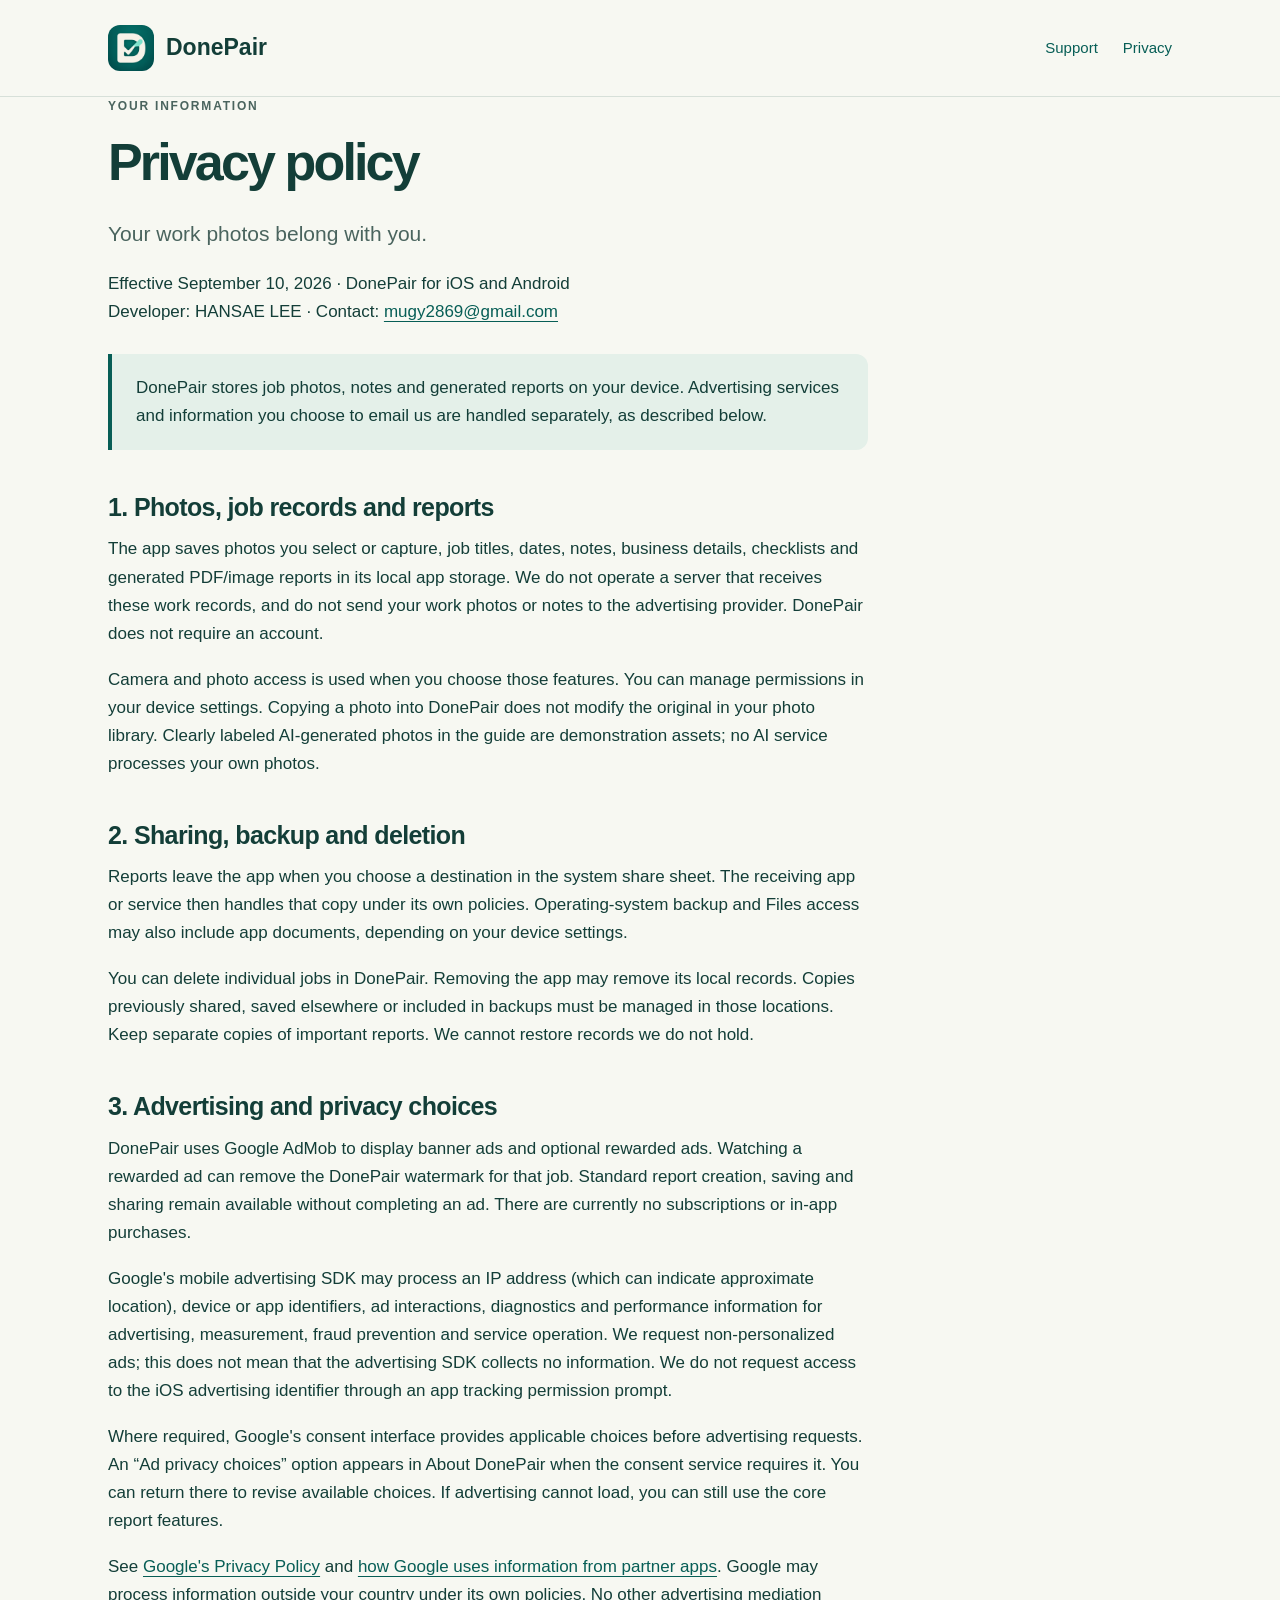
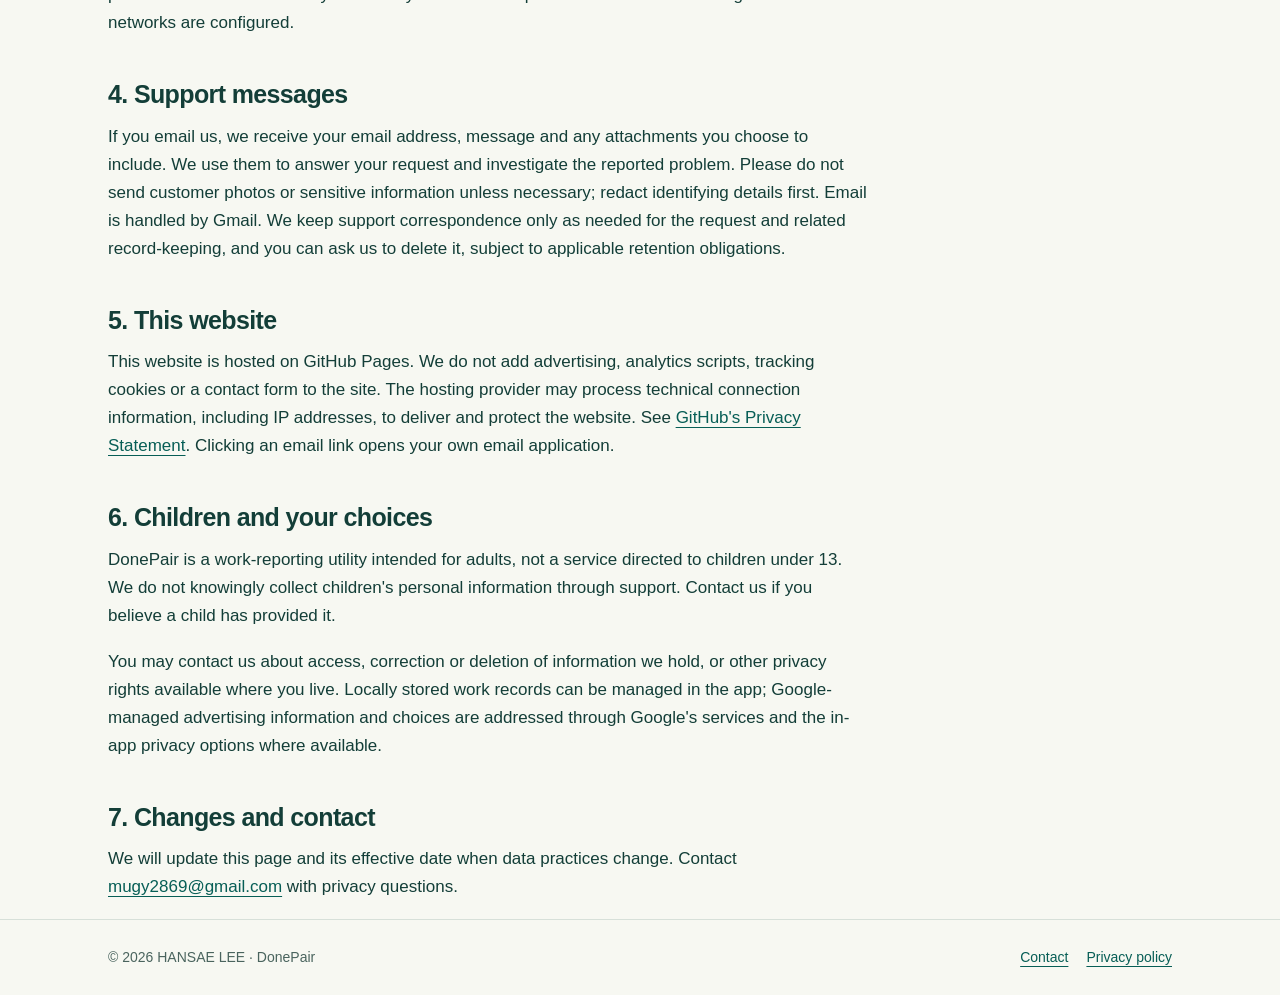
==== privacy.html @ 2368e4f6 "Publish DonePair product, support and privacy pages" ====
<!doctype html>
<html lang="en"><head><meta charset="utf-8"><meta name="viewport" content="width=device-width, initial-scale=1"><meta name="description" content="How DonePair handles local work records, advertising, sharing and support messages."><meta name="theme-color" content="#075e56"><title>Privacy policy · DonePair</title><link rel="icon" href="./app-icon.png"><link rel="stylesheet" href="./style.css"></head><body><header><nav class="wrap" aria-label="Main navigation"><a class="brand" href="./"><img src="./app-icon.png" alt="" width="46" height="46">DonePair</a><div class="links"><a href="./support.html">Support</a><a href="./privacy.html">Privacy</a></div></nav></header><main class="wrap"><article class="legal"><div class="eyebrow">Your information</div><h1>Privacy policy</h1><p class="lead">Your work photos belong with you.</p><p>Effective September 10, 2026 · DonePair for iOS and Android<br>Developer: HANSAE LEE · Contact: <a href="mailto:mugy2869@gmail.com">mugy2869@gmail.com</a></p><div class="notice">DonePair stores job photos, notes and generated reports on your device. Advertising services and information you choose to email us are handled separately, as described below.</div><h2>1. Photos, job records and reports</h2><p>The app saves photos you select or capture, job titles, dates, notes, business details, checklists and generated PDF/image reports in its local app storage. We do not operate a server that receives these work records, and do not send your work photos or notes to the advertising provider. DonePair does not require an account.</p><p>Camera and photo access is used when you choose those features. You can manage permissions in your device settings. Copying a photo into DonePair does not modify the original in your photo library. Clearly labeled AI-generated photos in the guide are demonstration assets; no AI service processes your own photos.</p><h2>2. Sharing, backup and deletion</h2><p>Reports leave the app when you choose a destination in the system share sheet. The receiving app or service then handles that copy under its own policies. Operating-system backup and Files access may also include app documents, depending on your device settings.</p><p>You can delete individual jobs in DonePair. Removing the app may remove its local records. Copies previously shared, saved elsewhere or included in backups must be managed in those locations. Keep separate copies of important reports. We cannot restore records we do not hold.</p><h2>3. Advertising and privacy choices</h2><p>DonePair uses Google AdMob to display banner ads and optional rewarded ads. Watching a rewarded ad can remove the DonePair watermark for that job. Standard report creation, saving and sharing remain available without completing an ad. There are currently no subscriptions or in-app purchases.</p><p>Google's mobile advertising SDK may process an IP address (which can indicate approximate location), device or app identifiers, ad interactions, diagnostics and performance information for advertising, measurement, fraud prevention and service operation. We request non-personalized ads; this does not mean that the advertising SDK collects no information. We do not request access to the iOS advertising identifier through an app tracking permission prompt.</p><p>Where required, Google's consent interface provides applicable choices before advertising requests. An “Ad privacy choices” option appears in About DonePair when the consent service requires it. You can return there to revise available choices. If advertising cannot load, you can still use the core report features.</p><p>See <a href="https://policies.google.com/privacy">Google's Privacy Policy</a> and <a href="https://policies.google.com/technologies/partner-sites">how Google uses information from partner apps</a>. Google may process information outside your country under its own policies. No other advertising mediation networks are configured.</p><h2>4. Support messages</h2><p>If you email us, we receive your email address, message and any attachments you choose to include. We use them to answer your request and investigate the reported problem. Please do not send customer photos or sensitive information unless necessary; redact identifying details first. Email is handled by Gmail. We keep support correspondence only as needed for the request and related record-keeping, and you can ask us to delete it, subject to applicable retention obligations.</p><h2>5. This website</h2><p>This website is hosted on GitHub Pages. We do not add advertising, analytics scripts, tracking cookies or a contact form to the site. The hosting provider may process technical connection information, including IP addresses, to deliver and protect the website. See <a href="https://docs.github.com/en/site-policy/privacy-policies/github-general-privacy-statement">GitHub's Privacy Statement</a>. Clicking an email link opens your own email application.</p><h2>6. Children and your choices</h2><p>DonePair is a work-reporting utility intended for adults, not a service directed to children under 13. We do not knowingly collect children's personal information through support. Contact us if you believe a child has provided it.</p><p>You may contact us about access, correction or deletion of information we hold, or other privacy rights available where you live. Locally stored work records can be managed in the app; Google-managed advertising information and choices are addressed through Google's services and the in-app privacy options where available.</p><h2>7. Changes and contact</h2><p>We will update this page and its effective date when data practices change. Contact <a href="mailto:mugy2869@gmail.com">mugy2869@gmail.com</a> with privacy questions.</p></article></main><footer><div class="wrap"><span>© 2026 HANSAE LEE · DonePair</span><span><a href="mailto:mugy2869@gmail.com">Contact</a><a href="./privacy.html">Privacy policy</a></span></div></footer></body></html>
---- style.css ----
:root{--ink:#133e38;--muted:#4a645e;--paper:#f7f8f2;--line:#d7e0d9;--teal:#075e56;--mint:#8bdfcd}*{box-sizing:border-box}body{margin:0;background:var(--paper);color:var(--ink);font:17px/1.65 -apple-system,BlinkMacSystemFont,"Segoe UI",sans-serif}a{color:var(--teal);text-underline-offset:4px}a:focus-visible{outline:3px solid var(--teal);outline-offset:6px;border-radius:3px}.wrap{max-width:1120px;margin:auto;padding:0 28px}header{padding:25px 0;border-bottom:1px solid var(--line)}nav{display:flex;align-items:center;justify-content:space-between;gap:24px}.brand{display:flex;align-items:center;gap:12px;font-size:23px;font-weight:760;text-decoration:none;color:var(--ink)}.brand img{width:46px;height:46px;border-radius:12px}nav .links{display:flex;gap:25px;flex-wrap:wrap}nav .links a{font-size:15px;text-decoration:none;padding:10px 0}main{padding:72px 0 90px}.eyebrow{text-transform:uppercase;letter-spacing:.15em;font-size:12px;font-weight:700;color:var(--muted);margin-bottom:18px}h1{font-size:clamp(38px,5.8vw,72px);line-height:1.05;letter-spacing:-.055em;max-width:820px;margin:0 0 28px}h2{font-size:25px;line-height:1.25;letter-spacing:-.025em;margin:42px 0 12px}p{margin:0 0 18px}.lead{font-size:21px;max-width:660px;color:var(--muted)}.pill{display:inline-block;background:var(--teal);color:white;padding:12px 22px;border-radius:100px;text-decoration:none;font-weight:650}.status{font-size:14px;color:var(--muted);margin-top:20px}.hero{display:grid;grid-template-columns:1.3fr 1fr;gap:60px;align-items:center}.hero h1{font-size:clamp(42px,5vw,68px)}.proof{border:1px solid var(--line);background:#fff;border-radius:24px;padding:14px}.proof img{display:block;width:100%;border-radius:12px;max-height:560px;object-fit:contain}.caption{font-size:12px;color:var(--muted);padding:12px 7px 0;margin:0}.steps{margin-top:78px;border-top:1px solid var(--line)}.step{display:grid;grid-template-columns:60px 1fr 1.3fr;gap:25px;padding:28px 0;border-bottom:1px solid var(--line)}.step b{font-size:22px}.step h2{margin:0;font-size:23px}.step p{margin:0;color:var(--muted)}.legal{max-width:760px}.legal h1{font-size:52px}.legal li{margin-bottom:9px}.notice{background:#e4f0e9;border-left:4px solid var(--teal);padding:20px 24px;margin:28px 0;border-radius:0 12px 12px 0}.faq{max-width:760px}.faq details{border-bottom:1px solid var(--line);padding:20px 0}.faq summary{font-size:20px;font-weight:650;cursor:pointer;padding:6px 0}.faq details p{padding-top:16px;color:var(--muted)}footer{border-top:1px solid var(--line);padding:26px 0;color:var(--muted);font-size:14px}footer .wrap{display:flex;justify-content:space-between;gap:20px;flex-wrap:wrap}footer a{margin-left:18px}@media(max-width:700px){.wrap{padding:0 22px}header{padding:18px 0}nav{align-items:flex-start}.brand{font-size:20px}.brand img{width:38px;height:38px}.links{gap:12px!important}nav .links a{font-size:14px}.hero{grid-template-columns:1fr;gap:34px}main{padding:46px 0 60px}.lead{font-size:19px}.proof{max-width:400px}.step{grid-template-columns:35px 1fr;gap:15px}.step p{grid-column:2}.legal h1{font-size:40px}.steps{margin-top:48px}footer a{margin:0 18px 0 0}}
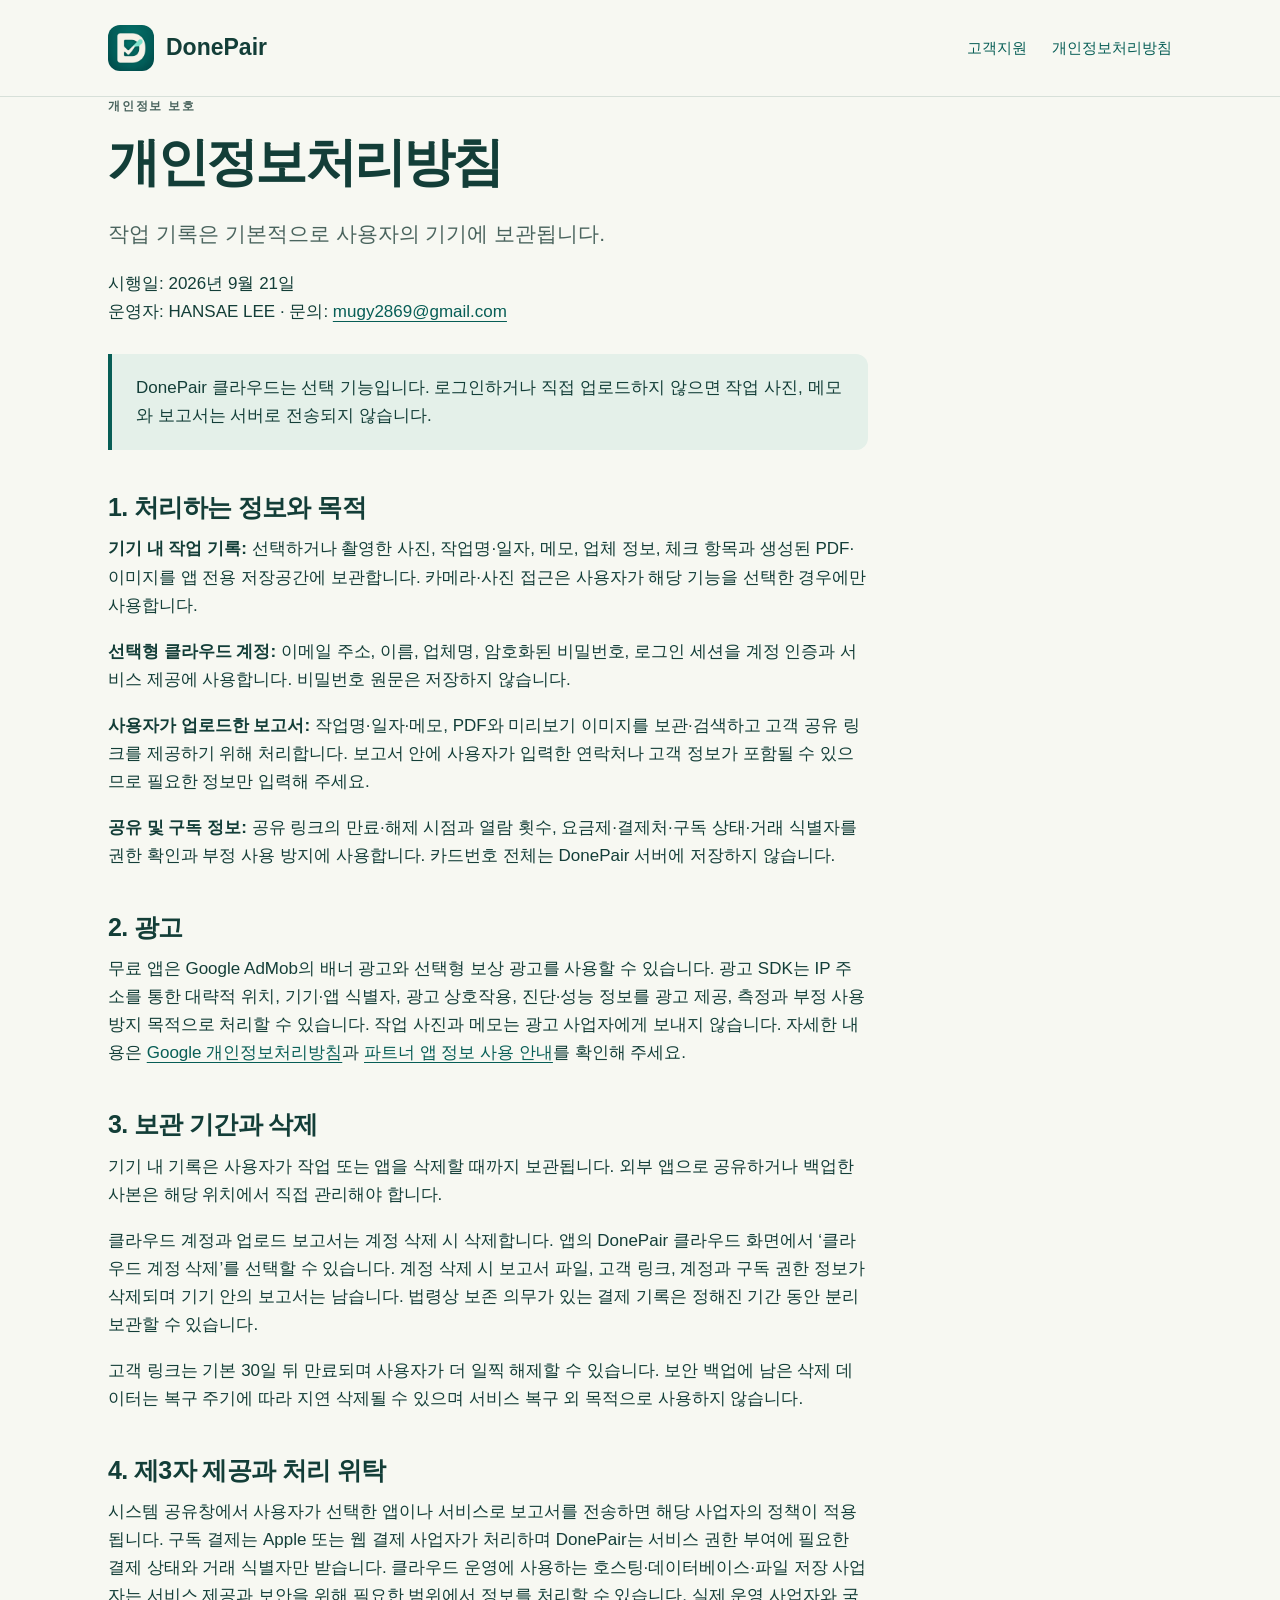
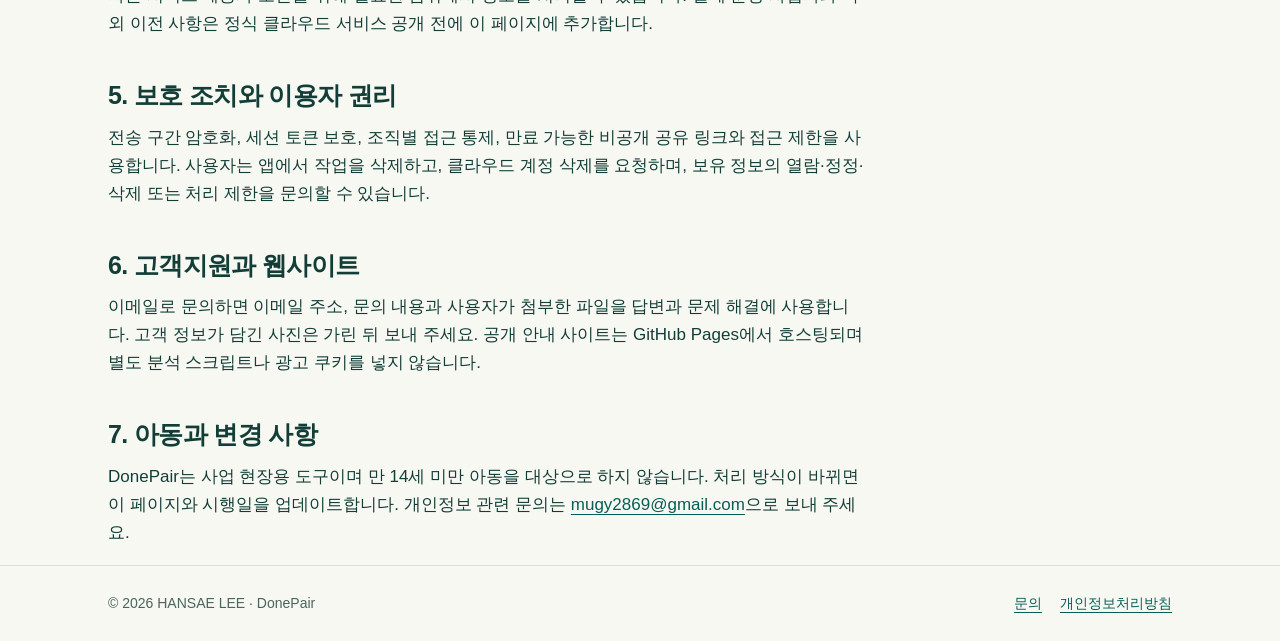
==== commit 04eae08f: "Update privacy and support for optional cloud accounts" ====
--- a/privacy.html
+++ b/privacy.html
@@ -1,3 +1,13 @@
 <!doctype html>
-<html lang="en"><head><meta charset="utf-8"><meta name="viewport" content="width=device-width, initial-scale=1"><meta name="description" content="How DonePair handles local work records, advertising, sharing and support messages."><meta name="theme-color" content="#075e56"><title>Privacy policy · DonePair</title><link rel="icon" href="./app-icon.png"><link rel="stylesheet" href="./style.css"></head><body><header><nav class="wrap" aria-label="Main navigation"><a class="brand" href="./"><img src="./app-icon.png" alt="" width="46" height="46">DonePair</a><div class="links"><a href="./support.html">Support</a><a href="./privacy.html">Privacy</a></div></nav></header><main class="wrap"><article class="legal"><div class="eyebrow">Your information</div><h1>Privacy policy</h1><p class="lead">Your work photos belong with you.</p><p>Effective September 10, 2026 · DonePair for iOS and Android<br>Developer: HANSAE LEE · Contact: <a href="mailto:mugy2869@gmail.com">mugy2869@gmail.com</a></p><div class="notice">DonePair stores job photos, notes and generated reports on your device. Advertising services and information you choose to email us are handled separately, as described below.</div><h2>1. Photos, job records and reports</h2><p>The app saves photos you select or capture, job titles, dates, notes, business details, checklists and generated PDF/image reports in its local app storage. We do not operate a server that receives these work records, and do not send your work photos or notes to the advertising provider. DonePair does not require an account.</p><p>Camera and photo access is used when you choose those features. You can manage permissions in your device settings. Copying a photo into DonePair does not modify the original in your photo library. Clearly labeled AI-generated photos in the guide are demonstration assets; no AI service processes your own photos.</p><h2>2. Sharing, backup and deletion</h2><p>Reports leave the app when you choose a destination in the system share sheet. The receiving app or service then handles that copy under its own policies. Operating-system backup and Files access may also include app documents, depending on your device settings.</p><p>You can delete individual jobs in DonePair. Removing the app may remove its local records. Copies previously shared, saved elsewhere or included in backups must be managed in those locations. Keep separate copies of important reports. We cannot restore records we do not hold.</p><h2>3. Advertising and privacy choices</h2><p>DonePair uses Google AdMob to display banner ads and optional rewarded ads. Watching a rewarded ad can remove the DonePair watermark for that job. Standard report creation, saving and sharing remain available without completing an ad. There are currently no subscriptions or in-app purchases.</p><p>Google's mobile advertising SDK may process an IP address (which can indicate approximate location), device or app identifiers, ad interactions, diagnostics and performance information for advertising, measurement, fraud prevention and service operation. We request non-personalized ads; this does not mean that the advertising SDK collects no information. We do not request access to the iOS advertising identifier through an app tracking permission prompt.</p><p>Where required, Google's consent interface provides applicable choices before advertising requests. An “Ad privacy choices” option appears in About DonePair when the consent service requires it. You can return there to revise available choices. If advertising cannot load, you can still use the core report features.</p><p>See <a href="https://policies.google.com/privacy">Google's Privacy Policy</a> and <a href="https://policies.google.com/technologies/partner-sites">how Google uses information from partner apps</a>. Google may process information outside your country under its own policies. No other advertising mediation networks are configured.</p><h2>4. Support messages</h2><p>If you email us, we receive your email address, message and any attachments you choose to include. We use them to answer your request and investigate the reported problem. Please do not send customer photos or sensitive information unless necessary; redact identifying details first. Email is handled by Gmail. We keep support correspondence only as needed for the request and related record-keeping, and you can ask us to delete it, subject to applicable retention obligations.</p><h2>5. This website</h2><p>This website is hosted on GitHub Pages. We do not add advertising, analytics scripts, tracking cookies or a contact form to the site. The hosting provider may process technical connection information, including IP addresses, to deliver and protect the website. See <a href="https://docs.github.com/en/site-policy/privacy-policies/github-general-privacy-statement">GitHub's Privacy Statement</a>. Clicking an email link opens your own email application.</p><h2>6. Children and your choices</h2><p>DonePair is a work-reporting utility intended for adults, not a service directed to children under 13. We do not knowingly collect children's personal information through support. Contact us if you believe a child has provided it.</p><p>You may contact us about access, correction or deletion of information we hold, or other privacy rights available where you live. Locally stored work records can be managed in the app; Google-managed advertising information and choices are addressed through Google's services and the in-app privacy options where available.</p><h2>7. Changes and contact</h2><p>We will update this page and its effective date when data practices change. Contact <a href="mailto:mugy2869@gmail.com">mugy2869@gmail.com</a> with privacy questions.</p></article></main><footer><div class="wrap"><span>© 2026 HANSAE LEE · DonePair</span><span><a href="mailto:mugy2869@gmail.com">Contact</a><a href="./privacy.html">Privacy policy</a></span></div></footer></body></html>
-
+<html lang="ko"><head><meta charset="utf-8"><meta name="viewport" content="width=device-width,initial-scale=1"><meta name="description" content="DonePair 개인정보처리방침"><meta name="theme-color" content="#075e56"><title>개인정보처리방침 · DonePair</title><link rel="icon" href="./app-icon.png"><link rel="stylesheet" href="./style.css"></head><body>
+<header><nav class="wrap" aria-label="주요 메뉴"><a class="brand" href="./"><img src="./app-icon.png" alt="" width="46" height="46">DonePair</a><div class="links"><a href="./support.html">고객지원</a><a href="./privacy.html">개인정보처리방침</a></div></nav></header>
+<main class="wrap"><article class="legal"><div class="eyebrow">개인정보 보호</div><h1>개인정보처리방침</h1><p class="lead">작업 기록은 기본적으로 사용자의 기기에 보관됩니다.</p><p>시행일: 2026년 9월 21일<br>운영자: HANSAE LEE · 문의: <a href="mailto:mugy2869@gmail.com">mugy2869@gmail.com</a></p>
+<div class="notice">DonePair 클라우드는 선택 기능입니다. 로그인하거나 직접 업로드하지 않으면 작업 사진, 메모와 보고서는 서버로 전송되지 않습니다.</div>
+<h2>1. 처리하는 정보와 목적</h2><p><strong>기기 내 작업 기록:</strong> 선택하거나 촬영한 사진, 작업명·일자, 메모, 업체 정보, 체크 항목과 생성된 PDF·이미지를 앱 전용 저장공간에 보관합니다. 카메라·사진 접근은 사용자가 해당 기능을 선택한 경우에만 사용합니다.</p><p><strong>선택형 클라우드 계정:</strong> 이메일 주소, 이름, 업체명, 암호화된 비밀번호, 로그인 세션을 계정 인증과 서비스 제공에 사용합니다. 비밀번호 원문은 저장하지 않습니다.</p><p><strong>사용자가 업로드한 보고서:</strong> 작업명·일자·메모, PDF와 미리보기 이미지를 보관·검색하고 고객 공유 링크를 제공하기 위해 처리합니다. 보고서 안에 사용자가 입력한 연락처나 고객 정보가 포함될 수 있으므로 필요한 정보만 입력해 주세요.</p><p><strong>공유 및 구독 정보:</strong> 공유 링크의 만료·해제 시점과 열람 횟수, 요금제·결제처·구독 상태·거래 식별자를 권한 확인과 부정 사용 방지에 사용합니다. 카드번호 전체는 DonePair 서버에 저장하지 않습니다.</p>
+<h2>2. 광고</h2><p>무료 앱은 Google AdMob의 배너 광고와 선택형 보상 광고를 사용할 수 있습니다. 광고 SDK는 IP 주소를 통한 대략적 위치, 기기·앱 식별자, 광고 상호작용, 진단·성능 정보를 광고 제공, 측정과 부정 사용 방지 목적으로 처리할 수 있습니다. 작업 사진과 메모는 광고 사업자에게 보내지 않습니다. 자세한 내용은 <a href="https://policies.google.com/privacy">Google 개인정보처리방침</a>과 <a href="https://policies.google.com/technologies/partner-sites">파트너 앱 정보 사용 안내</a>를 확인해 주세요.</p>
+<h2>3. 보관 기간과 삭제</h2><p>기기 내 기록은 사용자가 작업 또는 앱을 삭제할 때까지 보관됩니다. 외부 앱으로 공유하거나 백업한 사본은 해당 위치에서 직접 관리해야 합니다.</p><p>클라우드 계정과 업로드 보고서는 계정 삭제 시 삭제합니다. 앱의 DonePair 클라우드 화면에서 ‘클라우드 계정 삭제’를 선택할 수 있습니다. 계정 삭제 시 보고서 파일, 고객 링크, 계정과 구독 권한 정보가 삭제되며 기기 안의 보고서는 남습니다. 법령상 보존 의무가 있는 결제 기록은 정해진 기간 동안 분리 보관할 수 있습니다.</p><p>고객 링크는 기본 30일 뒤 만료되며 사용자가 더 일찍 해제할 수 있습니다. 보안 백업에 남은 삭제 데이터는 복구 주기에 따라 지연 삭제될 수 있으며 서비스 복구 외 목적으로 사용하지 않습니다.</p>
+<h2>4. 제3자 제공과 처리 위탁</h2><p>시스템 공유창에서 사용자가 선택한 앱이나 서비스로 보고서를 전송하면 해당 사업자의 정책이 적용됩니다. 구독 결제는 Apple 또는 웹 결제 사업자가 처리하며 DonePair는 서비스 권한 부여에 필요한 결제 상태와 거래 식별자만 받습니다. 클라우드 운영에 사용하는 호스팅·데이터베이스·파일 저장 사업자는 서비스 제공과 보안을 위해 필요한 범위에서 정보를 처리할 수 있습니다. 실제 운영 사업자와 국외 이전 사항은 정식 클라우드 서비스 공개 전에 이 페이지에 추가합니다.</p>
+<h2>5. 보호 조치와 이용자 권리</h2><p>전송 구간 암호화, 세션 토큰 보호, 조직별 접근 통제, 만료 가능한 비공개 공유 링크와 접근 제한을 사용합니다. 사용자는 앱에서 작업을 삭제하고, 클라우드 계정 삭제를 요청하며, 보유 정보의 열람·정정·삭제 또는 처리 제한을 문의할 수 있습니다.</p>
+<h2>6. 고객지원과 웹사이트</h2><p>이메일로 문의하면 이메일 주소, 문의 내용과 사용자가 첨부한 파일을 답변과 문제 해결에 사용합니다. 고객 정보가 담긴 사진은 가린 뒤 보내 주세요. 공개 안내 사이트는 GitHub Pages에서 호스팅되며 별도 분석 스크립트나 광고 쿠키를 넣지 않습니다.</p>
+<h2>7. 아동과 변경 사항</h2><p>DonePair는 사업 현장용 도구이며 만 14세 미만 아동을 대상으로 하지 않습니다. 처리 방식이 바뀌면 이 페이지와 시행일을 업데이트합니다. 개인정보 관련 문의는 <a href="mailto:mugy2869@gmail.com">mugy2869@gmail.com</a>으로 보내 주세요.</p>
+</article></main><footer><div class="wrap"><span>© 2026 HANSAE LEE · DonePair</span><span><a href="mailto:mugy2869@gmail.com">문의</a><a href="./privacy.html">개인정보처리방침</a></span></div></footer></body></html>
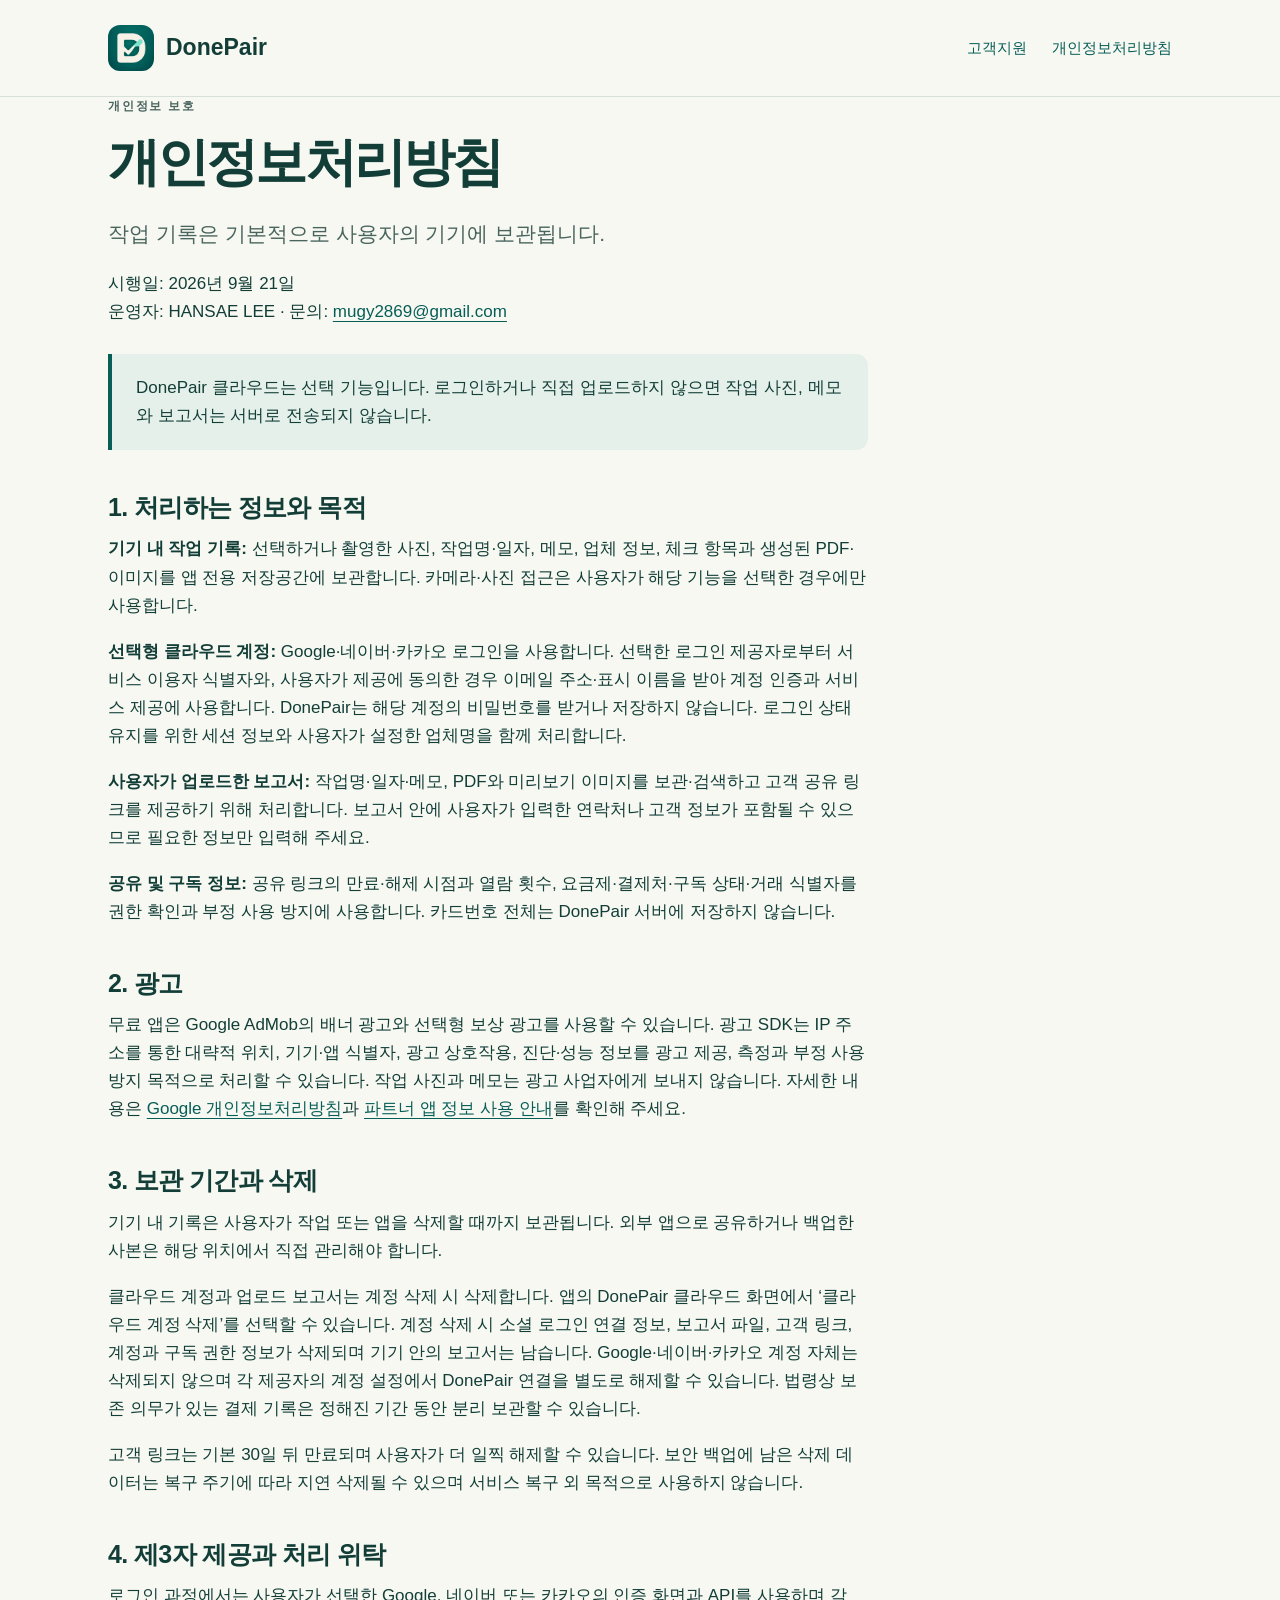
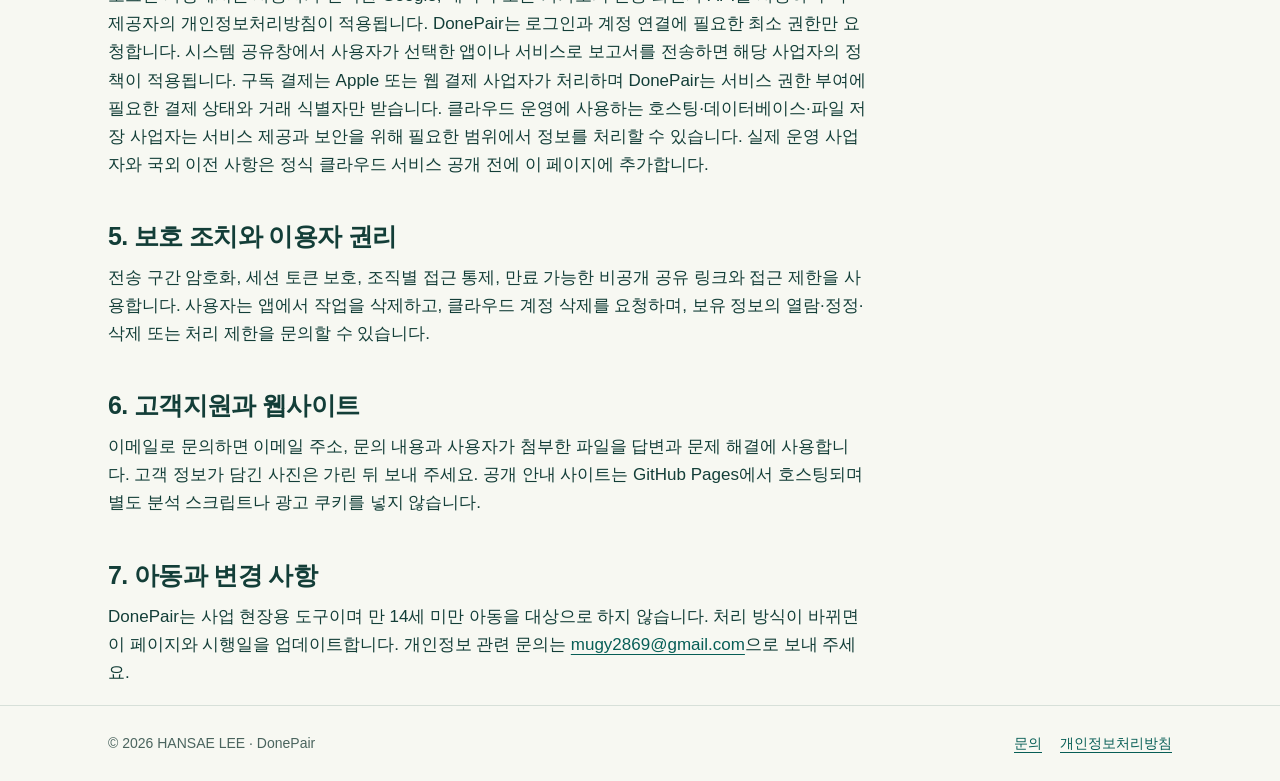
==== commit ca9382c5: "Update privacy policy for social sign-in" ====
--- a/privacy.html
+++ b/privacy.html
@@ -3,10 +3,10 @@
 <header><nav class="wrap" aria-label="주요 메뉴"><a class="brand" href="./"><img src="./app-icon.png" alt="" width="46" height="46">DonePair</a><div class="links"><a href="./support.html">고객지원</a><a href="./privacy.html">개인정보처리방침</a></div></nav></header>
 <main class="wrap"><article class="legal"><div class="eyebrow">개인정보 보호</div><h1>개인정보처리방침</h1><p class="lead">작업 기록은 기본적으로 사용자의 기기에 보관됩니다.</p><p>시행일: 2026년 9월 21일<br>운영자: HANSAE LEE · 문의: <a href="mailto:mugy2869@gmail.com">mugy2869@gmail.com</a></p>
 <div class="notice">DonePair 클라우드는 선택 기능입니다. 로그인하거나 직접 업로드하지 않으면 작업 사진, 메모와 보고서는 서버로 전송되지 않습니다.</div>
-<h2>1. 처리하는 정보와 목적</h2><p><strong>기기 내 작업 기록:</strong> 선택하거나 촬영한 사진, 작업명·일자, 메모, 업체 정보, 체크 항목과 생성된 PDF·이미지를 앱 전용 저장공간에 보관합니다. 카메라·사진 접근은 사용자가 해당 기능을 선택한 경우에만 사용합니다.</p><p><strong>선택형 클라우드 계정:</strong> 이메일 주소, 이름, 업체명, 암호화된 비밀번호, 로그인 세션을 계정 인증과 서비스 제공에 사용합니다. 비밀번호 원문은 저장하지 않습니다.</p><p><strong>사용자가 업로드한 보고서:</strong> 작업명·일자·메모, PDF와 미리보기 이미지를 보관·검색하고 고객 공유 링크를 제공하기 위해 처리합니다. 보고서 안에 사용자가 입력한 연락처나 고객 정보가 포함될 수 있으므로 필요한 정보만 입력해 주세요.</p><p><strong>공유 및 구독 정보:</strong> 공유 링크의 만료·해제 시점과 열람 횟수, 요금제·결제처·구독 상태·거래 식별자를 권한 확인과 부정 사용 방지에 사용합니다. 카드번호 전체는 DonePair 서버에 저장하지 않습니다.</p>
+<h2>1. 처리하는 정보와 목적</h2><p><strong>기기 내 작업 기록:</strong> 선택하거나 촬영한 사진, 작업명·일자, 메모, 업체 정보, 체크 항목과 생성된 PDF·이미지를 앱 전용 저장공간에 보관합니다. 카메라·사진 접근은 사용자가 해당 기능을 선택한 경우에만 사용합니다.</p><p><strong>선택형 클라우드 계정:</strong> Google·네이버·카카오 로그인을 사용합니다. 선택한 로그인 제공자로부터 서비스 이용자 식별자와, 사용자가 제공에 동의한 경우 이메일 주소·표시 이름을 받아 계정 인증과 서비스 제공에 사용합니다. DonePair는 해당 계정의 비밀번호를 받거나 저장하지 않습니다. 로그인 상태 유지를 위한 세션 정보와 사용자가 설정한 업체명을 함께 처리합니다.</p><p><strong>사용자가 업로드한 보고서:</strong> 작업명·일자·메모, PDF와 미리보기 이미지를 보관·검색하고 고객 공유 링크를 제공하기 위해 처리합니다. 보고서 안에 사용자가 입력한 연락처나 고객 정보가 포함될 수 있으므로 필요한 정보만 입력해 주세요.</p><p><strong>공유 및 구독 정보:</strong> 공유 링크의 만료·해제 시점과 열람 횟수, 요금제·결제처·구독 상태·거래 식별자를 권한 확인과 부정 사용 방지에 사용합니다. 카드번호 전체는 DonePair 서버에 저장하지 않습니다.</p>
 <h2>2. 광고</h2><p>무료 앱은 Google AdMob의 배너 광고와 선택형 보상 광고를 사용할 수 있습니다. 광고 SDK는 IP 주소를 통한 대략적 위치, 기기·앱 식별자, 광고 상호작용, 진단·성능 정보를 광고 제공, 측정과 부정 사용 방지 목적으로 처리할 수 있습니다. 작업 사진과 메모는 광고 사업자에게 보내지 않습니다. 자세한 내용은 <a href="https://policies.google.com/privacy">Google 개인정보처리방침</a>과 <a href="https://policies.google.com/technologies/partner-sites">파트너 앱 정보 사용 안내</a>를 확인해 주세요.</p>
-<h2>3. 보관 기간과 삭제</h2><p>기기 내 기록은 사용자가 작업 또는 앱을 삭제할 때까지 보관됩니다. 외부 앱으로 공유하거나 백업한 사본은 해당 위치에서 직접 관리해야 합니다.</p><p>클라우드 계정과 업로드 보고서는 계정 삭제 시 삭제합니다. 앱의 DonePair 클라우드 화면에서 ‘클라우드 계정 삭제’를 선택할 수 있습니다. 계정 삭제 시 보고서 파일, 고객 링크, 계정과 구독 권한 정보가 삭제되며 기기 안의 보고서는 남습니다. 법령상 보존 의무가 있는 결제 기록은 정해진 기간 동안 분리 보관할 수 있습니다.</p><p>고객 링크는 기본 30일 뒤 만료되며 사용자가 더 일찍 해제할 수 있습니다. 보안 백업에 남은 삭제 데이터는 복구 주기에 따라 지연 삭제될 수 있으며 서비스 복구 외 목적으로 사용하지 않습니다.</p>
-<h2>4. 제3자 제공과 처리 위탁</h2><p>시스템 공유창에서 사용자가 선택한 앱이나 서비스로 보고서를 전송하면 해당 사업자의 정책이 적용됩니다. 구독 결제는 Apple 또는 웹 결제 사업자가 처리하며 DonePair는 서비스 권한 부여에 필요한 결제 상태와 거래 식별자만 받습니다. 클라우드 운영에 사용하는 호스팅·데이터베이스·파일 저장 사업자는 서비스 제공과 보안을 위해 필요한 범위에서 정보를 처리할 수 있습니다. 실제 운영 사업자와 국외 이전 사항은 정식 클라우드 서비스 공개 전에 이 페이지에 추가합니다.</p>
+<h2>3. 보관 기간과 삭제</h2><p>기기 내 기록은 사용자가 작업 또는 앱을 삭제할 때까지 보관됩니다. 외부 앱으로 공유하거나 백업한 사본은 해당 위치에서 직접 관리해야 합니다.</p><p>클라우드 계정과 업로드 보고서는 계정 삭제 시 삭제합니다. 앱의 DonePair 클라우드 화면에서 ‘클라우드 계정 삭제’를 선택할 수 있습니다. 계정 삭제 시 소셜 로그인 연결 정보, 보고서 파일, 고객 링크, 계정과 구독 권한 정보가 삭제되며 기기 안의 보고서는 남습니다. Google·네이버·카카오 계정 자체는 삭제되지 않으며 각 제공자의 계정 설정에서 DonePair 연결을 별도로 해제할 수 있습니다. 법령상 보존 의무가 있는 결제 기록은 정해진 기간 동안 분리 보관할 수 있습니다.</p><p>고객 링크는 기본 30일 뒤 만료되며 사용자가 더 일찍 해제할 수 있습니다. 보안 백업에 남은 삭제 데이터는 복구 주기에 따라 지연 삭제될 수 있으며 서비스 복구 외 목적으로 사용하지 않습니다.</p>
+<h2>4. 제3자 제공과 처리 위탁</h2><p>로그인 과정에서는 사용자가 선택한 Google, 네이버 또는 카카오의 인증 화면과 API를 사용하며 각 제공자의 개인정보처리방침이 적용됩니다. DonePair는 로그인과 계정 연결에 필요한 최소 권한만 요청합니다. 시스템 공유창에서 사용자가 선택한 앱이나 서비스로 보고서를 전송하면 해당 사업자의 정책이 적용됩니다. 구독 결제는 Apple 또는 웹 결제 사업자가 처리하며 DonePair는 서비스 권한 부여에 필요한 결제 상태와 거래 식별자만 받습니다. 클라우드 운영에 사용하는 호스팅·데이터베이스·파일 저장 사업자는 서비스 제공과 보안을 위해 필요한 범위에서 정보를 처리할 수 있습니다. 실제 운영 사업자와 국외 이전 사항은 정식 클라우드 서비스 공개 전에 이 페이지에 추가합니다.</p>
 <h2>5. 보호 조치와 이용자 권리</h2><p>전송 구간 암호화, 세션 토큰 보호, 조직별 접근 통제, 만료 가능한 비공개 공유 링크와 접근 제한을 사용합니다. 사용자는 앱에서 작업을 삭제하고, 클라우드 계정 삭제를 요청하며, 보유 정보의 열람·정정·삭제 또는 처리 제한을 문의할 수 있습니다.</p>
 <h2>6. 고객지원과 웹사이트</h2><p>이메일로 문의하면 이메일 주소, 문의 내용과 사용자가 첨부한 파일을 답변과 문제 해결에 사용합니다. 고객 정보가 담긴 사진은 가린 뒤 보내 주세요. 공개 안내 사이트는 GitHub Pages에서 호스팅되며 별도 분석 스크립트나 광고 쿠키를 넣지 않습니다.</p>
 <h2>7. 아동과 변경 사항</h2><p>DonePair는 사업 현장용 도구이며 만 14세 미만 아동을 대상으로 하지 않습니다. 처리 방식이 바뀌면 이 페이지와 시행일을 업데이트합니다. 개인정보 관련 문의는 <a href="mailto:mugy2869@gmail.com">mugy2869@gmail.com</a>으로 보내 주세요.</p>
